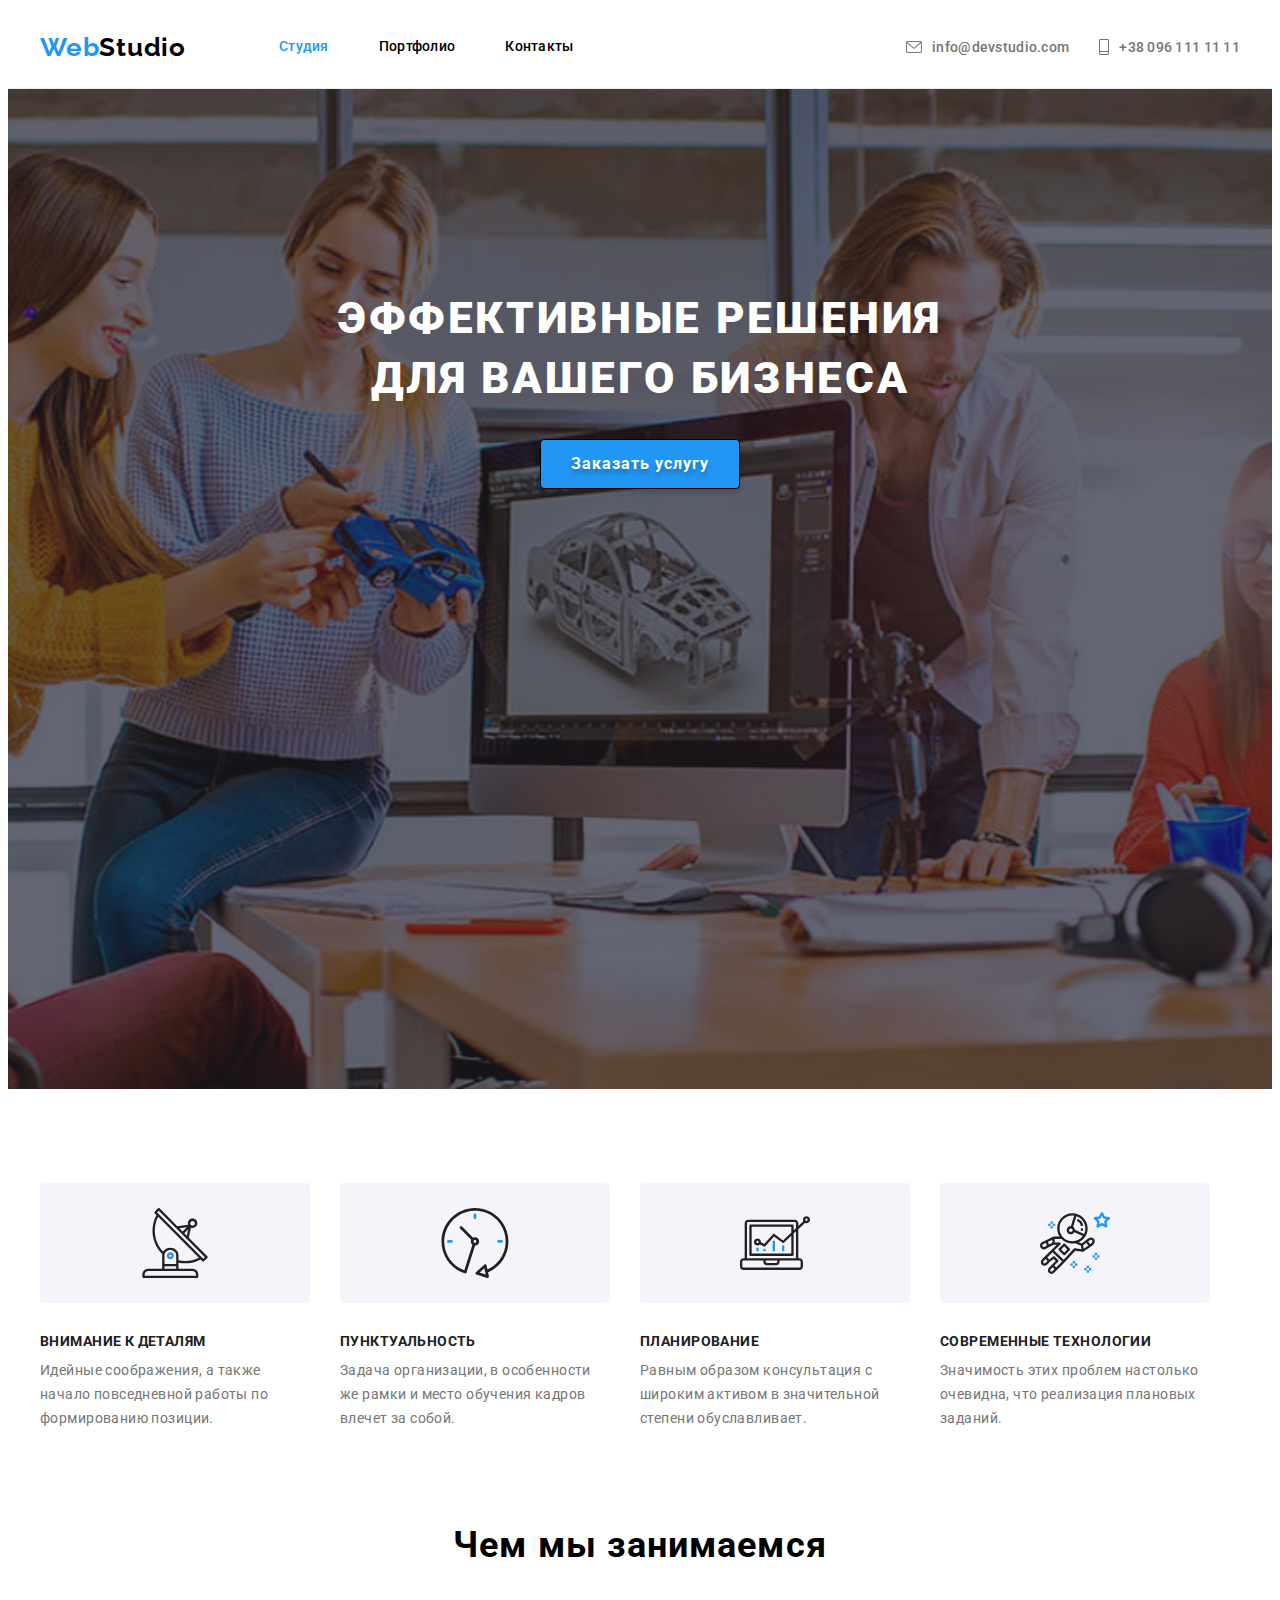
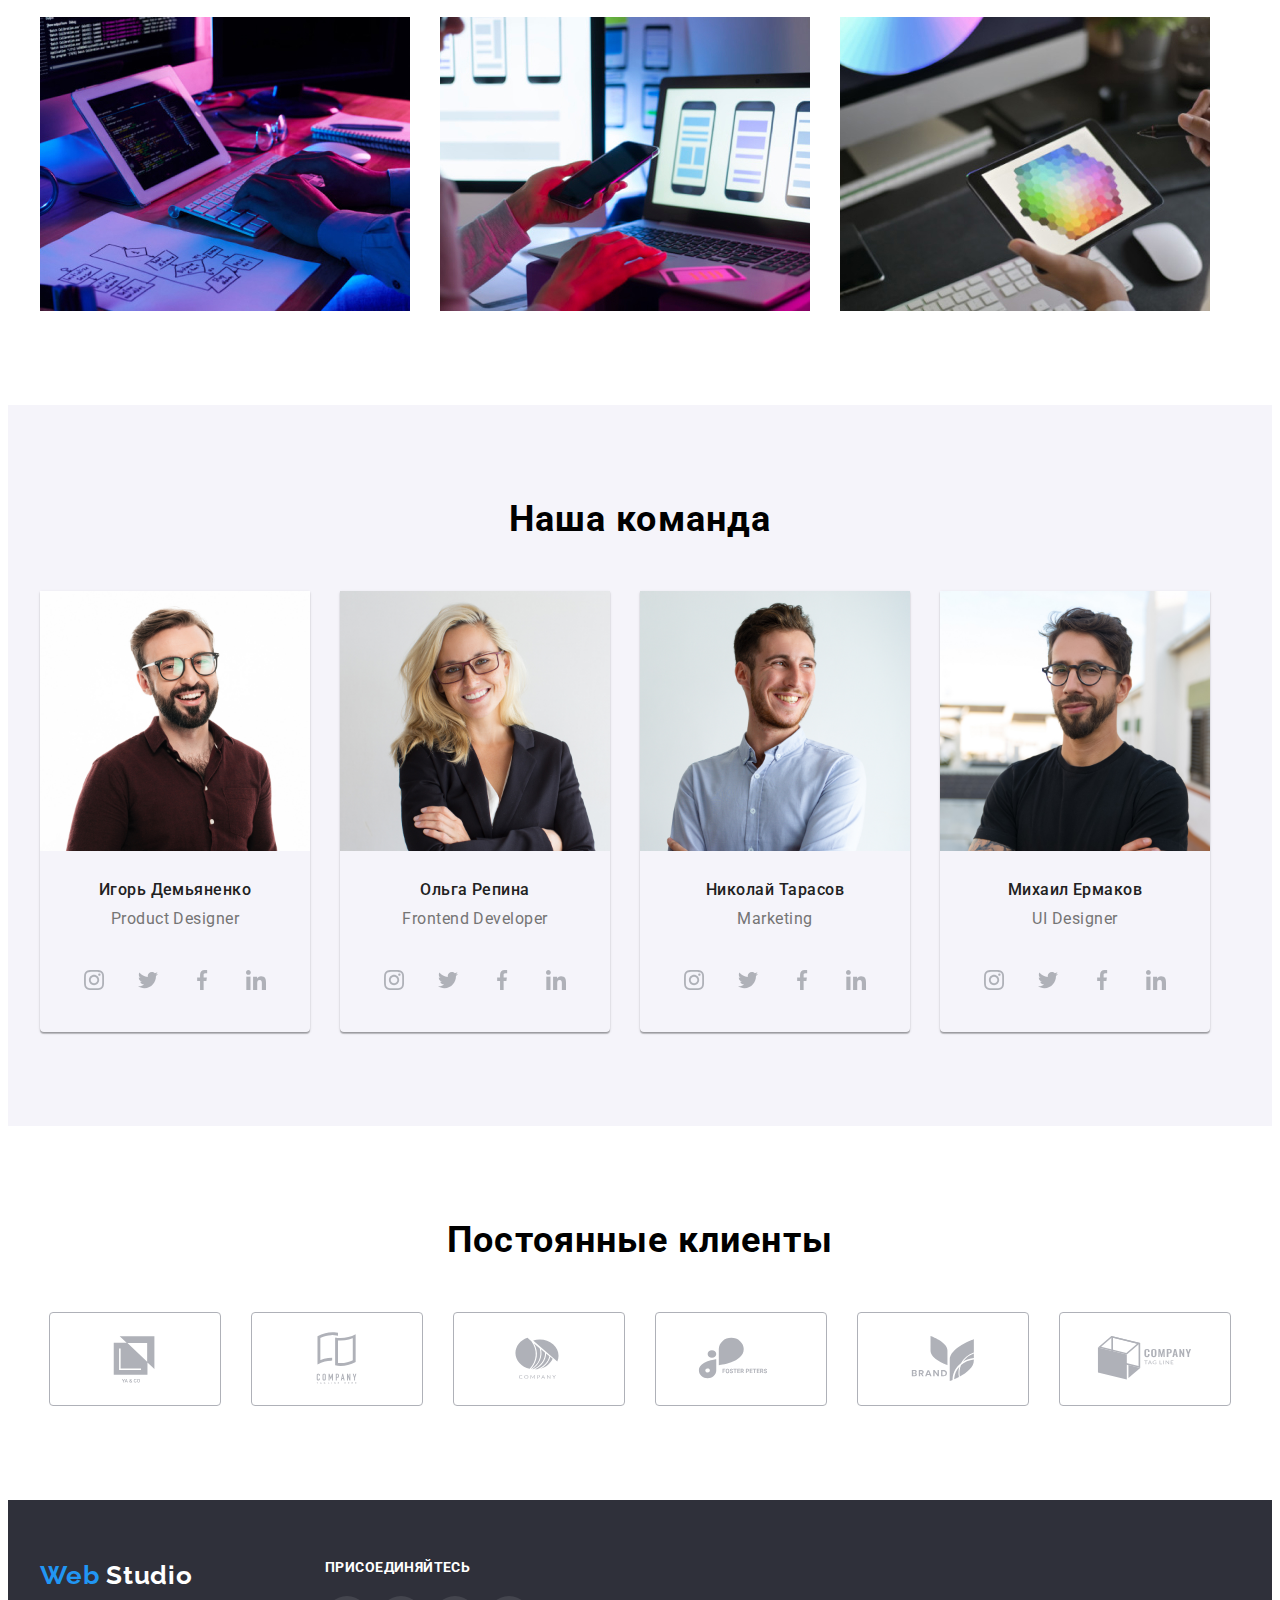
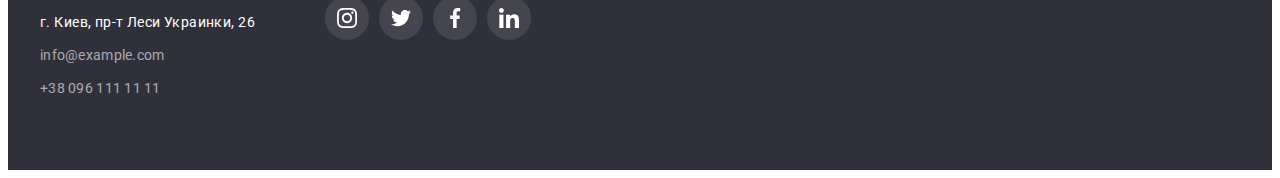
==== index.html @ 4574971e "modal" ====
<!DOCTYPE html>
<html lang="ru">
  <head>
    <meta charset="UTF-8" />
    <meta http-equiv="X-UA-Compatible" content="IE=edge" />
    <meta name="viewport" content="width=device-width, initial-scale=1.0" />
    <title>Модуль 4 Векторная графика</title>
    <link rel="preconnect" href="https://fonts.googleapis.com" />
    <link rel="preconnect" href="https://fonts.gstatic.com" crossorigin />
    <link
      href="https://fonts.googleapis.com/css2?family=Raleway:wght@700&family=Roboto:wght@400;500;700;900&display=swap"
      rel="stylesheet"
    />
    <link
      rel="stylesheet"
      href="https://cdnjs.cloudflare.com/ajax/libs/modern-normalize/1.1.0/modern-normalize.min.css"
      integrity="sha512-wpPYUAdjBVSE4KJnH1VR1HeZfpl1ub8YT/NKx4PuQ5NmX2tKuGu6U/JRp5y+Y8XG2tV+wKQpNHVUX03MfMFn9Q=="
      crossorigin="anonymous"
      referrerpolicy="no-referrer"
    />
    <link rel="stylesheet" href="./css/style.css" />
  </head>
  <body>
    <!--Шапка-->
    <header class="header link">
      <div class="container header-container">
        <nav class="header-navigation">
          <a
            href="./index.html"
            class="header-link-logo"
            lang="en"
            style="font-family: 'Raleway', sans-serif"
            >Web <span class="logo">Studio</span></a
          >
          <ul class="header-list">
            <li class="header-item">
              <a href="./index.html" class="header-link current">Студия</a>
            </li>
            <li class="header-item">
              <a href="./portfolio.html" class="header-link">Портфолио</a>
            </li>
            <li class="header-item">
              <a href="" class="header-link">Контакты</a>
            </li>
          </ul>
        </nav>
        <ul class="contact">
          <li class="contact-item">
            <a class="contact-link link" href="mailto:info@devstudio.com">
              <svg class="contact-icon" width="16" height="12">
                <use
                  href="./images/icons.svg/icons.svg#icon-envelope-hover"
                ></use>
              </svg>
              info@devstudio.com
            </a>
          </li>
          <li class="contact-item">
            <a class="contact-link link" href="tel:+380961111111">
              <svg class="contact-icon" width="10" height="16">
                <use href="./images/icons.svg/icons.svg#icon-Vector"></use>
              </svg>
              +38 096 111 11 11
            </a>
          </li>
        </ul>
      </div>
    </header>
    <main>
      <!--Герой-->
      <section class="hero hero-img">
        <div class="container">
          <h1 class="hero-title">
            Эффективные решения
            <br />
            для вашего бизнеса
          </h1>
          <button type="button" class="btn">Заказать услугу</button>
        </div>
      </section>

      <!--Наши аспекты-->
      <section class="about section">
        <div class="container">
          <ul class="about-list">
            <li class="about-item">
              <div class="about-icon-item">
                <svg class="about-icon">
                  <use href="./images/icons.svg/icons.svg#icon-antenna-1"></use>
                </svg>
              </div>
              <h3 class="about-h3">Внимание к деталям</h3>
              <p class="about-text">
                Идейные соображения, а также начало повседневной работы по
                формированию позиции.
              </p>
            </li>
            <li class="about-item">
              <div class="about-icon-item">
                <svg class="about-icon">
                  <use href="./images/icons.svg/icons.svg#icon-clock-1"></use>
                </svg>
              </div>
              <h3 class="about-h3">Пунктуальность</h3>
              <p class="about-text">
                Задача организации, в особенности же рамки и место обучения
                кадров влечет за собой.
              </p>
            </li>
            <li class="about-item">
              <div class="about-icon-item">
                <svg class="about-icon">
                  <use href="./images/icons.svg/icons.svg#icon-diagram-1"></use>
                </svg>
              </div>
              <h3 class="about-h3">Планирование</h3>
              <p class="about-text">
                Равным образом консультация с широким активом в значительной
                степени обуславливает.
              </p>
            </li>
            <li class="about-item">
              <div class="about-icon-item">
                <svg class="about-icon">
                  <use
                    href="./images/icons.svg/icons.svg#icon-astronaut-1"
                  ></use>
                </svg>
              </div>
              <h3 class="about-h3">Современные технологии</h3>
              <p class="about-text">
                Значимость этих проблем настолько очевидна, что реализация
                плановых заданий.
              </p>
            </li>
          </ul>
        </div>
      </section>

      <!--Чем мы занимаемся-->
      <section class="doing section">
        <div class="container">
          <h2 class="about-h2">Чем мы занимаемся</h2>
          <ul class="about-list">
            <li class="about-item-img">
              <img
                src="./images/box1.jpg"
                width="370"
                height="294"
                alt="Верстка продукта"
              />
            </li>
            <li class="about-item-img">
              <img
                src="./images/box2.jpg"
                width="370"
                height="294"
                alt="Оптимизация сайта"
              />
            </li>
            <li class="about-item-img">
              <img
                src="./images/box3.jpg"
                width="370"
                height="294"
                alt="Дизайн проекта"
              />
            </li>
          </ul>
        </div>
      </section>

      <!--Наща команда-->
      <section class="team section">
        <div class="container">
          <h2 class="about-h2">Наша команда</h2>
          <ul class="about-list">
            <li class="about-item-team">
              <img
                src="./images/Designer.jpg"
                width="270"
                height="260"
                alt="Дизайнер продукта"
              />
              <div class="team-div">
                <h3 class="team-h3">Игорь Демьяненко</h3>
                <p class="team-text">Product Designer</p>
              </div>
              <ul class="team-social-list">
                <li class="team-social-item">
                  <a href="" class="team-social-link">
                    <svg class="team-social-icon" width="20" height="20">
                      <use
                        href="./images/icons.svg/icons.svg#icon-instagram-2"
                      ></use>
                    </svg>
                  </a>
                </li>
                <li class="team-social-item">
                  <a href="" class="team-social-link">
                    <svg class="team-social-icon" width="20" height="20">
                      <use
                        href="./images/icons.svg/icons.svg#icon-twitter-1"
                      ></use>
                    </svg>
                  </a>
                </li>
                <li class="team-social-item">
                  <a href="" class="team-social-link">
                    <svg class="team-social-icon" width="20" height="20">
                      <use
                        href="./images/icons.svg/icons.svg#icon-facebook-1"
                      ></use>
                    </svg>
                  </a>
                </li>
                <li class="team-social-item">
                  <a href="" class="team-social-link">
                    <svg class="team-social-icon" width="20" height="20">
                      <use
                        href="./images/icons.svg/icons.svg#icon-linkedin-1"
                      ></use>
                    </svg>
                  </a>
                </li>
              </ul>
            </li>
            <li class="about-item-team">
              <img
                src="./images/Developer.jpg"
                width="270"
                height="260"
                alt="Фронтенд разработчик"
              />
              <div class="team-div">
                <h3 class="team-h3">Ольга Репина</h3>
                <p class="team-text">Frontend Developer</p>
              </div>
              <ul class="team-social-list">
                <li class="team-social-item">
                  <a href="" class="team-social-link">
                    <svg class="team-social-icon" width="20" height="20">
                      <use
                        href="./images/icons.svg/icons.svg#icon-instagram-2"
                      ></use>
                    </svg>
                  </a>
                </li>
                <li class="team-social-item">
                  <a href="" class="team-social-link">
                    <svg class="team-social-icon" width="20" height="20">
                      <use
                        href="./images/icons.svg/icons.svg#icon-twitter-1"
                      ></use>
                    </svg>
                  </a>
                </li>
                <li class="team-social-item">
                  <a href="" class="team-social-link">
                    <svg class="team-social-icon" width="20" height="20">
                      <use
                        href="./images/icons.svg/icons.svg#icon-facebook-1"
                      ></use>
                    </svg>
                  </a>
                </li>
                <li class="team-social-item">
                  <a href="" class="team-social-link">
                    <svg class="team-social-icon" width="20" height="20">
                      <use
                        href="./images/icons.svg/icons.svg#icon-linkedin-1"
                      ></use>
                    </svg>
                  </a>
                </li>
              </ul>
            </li>
            <li class="about-item-team">
              <img
                src="./images/Marketing.jpg"
                width="270"
                height="260"
                alt="Маркетолог"
              />
              <div class="team-div">
                <h3 class="team-h3">Николай Тарасов</h3>
                <p class="team-text">Marketing</p>
              </div>
              <ul class="team-social-list">
                <li class="team-social-item">
                  <a href="" class="team-social-link">
                    <svg class="team-social-icon" width="20" height="20">
                      <use
                        href="./images/icons.svg/icons.svg#icon-instagram-2"
                      ></use>
                    </svg>
                  </a>
                </li>
                <li class="team-social-item">
                  <a href="" class="team-social-link">
                    <svg class="team-social-icon" width="20" height="20">
                      <use
                        href="./images/icons.svg/icons.svg#icon-twitter-1"
                      ></use>
                    </svg>
                  </a>
                </li>
                <li class="team-social-item">
                  <a href="" class="team-social-link">
                    <svg class="team-social-icon" width="20" height="20">
                      <use
                        href="./images/icons.svg/icons.svg#icon-facebook-1"
                      ></use>
                    </svg>
                  </a>
                </li>
                <li class="team-social-item">
                  <a href="" class="team-social-link">
                    <svg class="team-social-icon" width="20" height="20">
                      <use
                        href="./images/icons.svg/icons.svg#icon-linkedin-1"
                      ></use>
                    </svg>
                  </a>
                </li>
              </ul>
            </li>
            <li class="about-item-team">
              <img
                src="./images/UI.jpg"
                width="270"
                height="260"
                alt="Дизайнер интерфейса"
              />
              <div class="team-div">
                <h3 class="team-h3">Михаил Ермаков</h3>
                <p class="team-text">UI Designer</p>
              </div>
              <ul class="team-social-list">
                <li class="team-social-item">
                  <a href="" class="team-social-link">
                    <svg class="team-social-icon" width="20" height="20">
                      <use
                        href="./images/icons.svg/icons.svg#icon-instagram-2"
                      ></use>
                    </svg>
                  </a>
                </li>
                <li class="team-social-item">
                  <a href="" class="team-social-link">
                    <svg class="team-social-icon" width="20" height="20">
                      <use
                        href="./images/icons.svg/icons.svg#icon-twitter-1"
                      ></use>
                    </svg>
                  </a>
                </li>
                <li class="team-social-item">
                  <a href="" class="team-social-link">
                    <svg class="team-social-icon" width="20" height="20">
                      <use
                        href="./images/icons.svg/icons.svg#icon-facebook-1"
                      ></use>
                    </svg>
                  </a>
                </li>
                <li class="team-social-item">
                  <a href="" class="team-social-link">
                    <svg class="team-social-icon" width="20" height="20">
                      <use
                        href="./images/icons.svg/icons.svg#icon-linkedin-1"
                      ></use>
                    </svg>
                  </a>
                </li>
              </ul>
            </li>
          </ul>
        </div>
      </section>

      <!--Клиенты-->
      <section class="client container">
        <div>
          <h2 class="about-h2">Постоянные клиенты</h2>
          <ul class="client-list">
            <li class="client-item">
              <svg class="client-icon">
                <use href="./images/icons.svg/icons.svg#icon-Logo"></use>
              </svg>
            </li>
            <li class="client-item">
              <svg class="client-icon" width="170" height="92">
                <use href="./images/icons.svg/icons.svg#icon-Logo-1"></use>
              </svg>
            </li>
            <li class="client-item">
              <svg class="client-icon" width="170" height="92">
                <use href="./images/icons.svg/icons.svg#icon-Logo-2"></use>
              </svg>
            </li>
            <li class="client-item">
              <svg class="client-icon" width="170" height="92">
                <use href="./images/icons.svg/icons.svg#icon-Logo-3"></use>
              </svg>
            </li>
            <li class="client-item">
              <svg class="client-icon" width="170" height="92">
                <use href="./images/icons.svg/icons.svg#icon-Logo-4"></use>
              </svg>
            </li>
            <li class="client-item">
              <svg class="client-icon" width="170" height="92">
                <use href="./images/icons.svg/icons.svg#icon-Logo-5"></use>
              </svg>
            </li>
          </ul>
        </div>
      </section>
    </main>

    <!--Подвал-->
    <footer class="footer">
      <section class="container flex">
        <div>
          <a
            href="./index.html"
            class="footer-link-logo"
            lang="en"
            style="font-family: 'Raleway', sans-serif"
            >Web <span class="footer-logo">Studio</span></a
          >
          <address class="adres">г. Киев, пр-т Леси Украинки, 26</address>
          <ul>
            <li class="footer-m-t">
              <a href="mailto:info@example.com" class="footer-link-mail link"
                >info@example.com</a
              >
            </li>
            <li class="footer-m-t">
              <a href="tel:+380961111111" class="footer-link-tel link"
                >+38 096 111 11 11</a
              >
            </li>
          </ul>
        </div>
        <div class="contact-footer">
          <h2 class="contact-h2">присоединяйтесь</h2>
          <ul class="contact-list-footer">
            <li class="contact-item-footer">
              <a class="contact-link-footer" href="">
                <svg class="contact-icon-footer">
                  <use
                    href="./images/icons.svg/icons.svg#icon-instagram-2"
                  ></use>
                </svg>
              </a>
            </li>
            <li class="contact-item-footer">
              <a class="contact-link-footer" href="">
                <svg class="contact-icon-footer">
                  <use href="./images/icons.svg/icons.svg#icon-twitter-1"></use>
                </svg>
              </a>
            </li>
            <li class="contact-item-footer">
              <a class="contact-link-footer" href="">
                <svg class="contact-icon-footer">
                  <use
                    href="./images/icons.svg/icons.svg#icon-facebook-1"
                  ></use>
                </svg>
              </a>
            </li>
            <li class="contact-item-footer">
              <a class="contact-link-footer" href="">
                <svg class="contact-icon-footer">
                  <use
                    href="./images/icons.svg/icons.svg#icon-linkedin-1"
                  ></use>
                </svg>
              </a>
            </li>
          </ul>
        </div>
      </section>
    </footer>
  </body>
</html>
---- css/style.css ----
:root {
  --link-hover-color: #2196f3;
  --color-white: #ffffff;
  --color-paragraph: #757575;
  --footer-color: #2f303a;
  --header-color: #212121;
  --color-black: #000000;
  --color-btn-prt: #f5f4fa;
  --icon-team: #afb1b8;

  --margin-calc: margin 30px;
}
p,
h1,
h2,
h3,
h4,
h5,
h6 {
  margin: 0;
}
ul {
  margin: 0;
  padding: 0;
}
button {
  cursor: pointer;
}
body {
  font-family: "Roboto", sans-serif;
  color: var(--color-black);
}
.about-item {
  width: 270px;
  margin-left: 30px;
}
.about-item:first-child {
  margin-left: 0;
}
.about-item-img {
  margin-left: 30px;
}
.about-item-img:first-child {
  margin-left: 0;
}
.about-list {
  display: flex;
  align-items: center;
}
.about-item-team {
  margin-right: 30px;
  box-shadow: 0px 1px 3px rgba(0, 0, 0, 0.12), 0px 1px 1px rgba(0, 0, 0, 0.14),
    0px 2px 1px rgba(0, 0, 0, 0.2);
  border-radius: 0px 0px 4px 4px;
}
.about-item-team:last-child {
  margin-right: 0;
}
.container {
  width: 1200px;
  margin: 0 auto;
  padding-left: 15px;
  padding-right: 15px;
  /* outline: 2px solid red; */
}
.header {
  background: var(--color-white);
  padding-top: 24px;
  padding-bottom: 25px;
  border-bottom: 1px solid #ececec;
}
.contact {
  color: var(--color-paragraph);
  font-weight: 500;
  font-size: 14px;
  line-height: 16px;
  letter-spacing: 0.02em;
  display: flex;
  align-items: center;
  margin-left: auto;
}
.contact-item + .contact-item {
  margin-left: 30px;
}
.btn {
  font-family: "roboto", sans-serif;
  font-weight: 700;
  font-size: 16px;
  line-height: 1.85;
  letter-spacing: 0.06em;
  text-align: center;
  cursor: pointer;
  color: var(--color-white);
  background: rgba(33, 150, 243, 1);
  box-shadow: 0px 4px 4px rgba(0, 0, 0, 0.15);
  height: 50px;
  width: 200px;
  border-radius: 4px;
  align-items: center;
  border: 1px solid #000000;
  text-shadow: 0px 4px 4px rgba(0, 0, 0, 0.25);
}
.btn:focus/* ,
.btn:hover */ {
  color: var(--color-white);
  background: var(--link-hover-color);
}
img {
  display: block;
}
.header-link-logo {
  font-family: "Raleway", sans-serif;
  font-weight: bold;
  font-size: 26px;
  line-height: 1.19;
  letter-spacing: 0.03em;
  color: var(--link-hover-color);
  display: flex;
  align-items: center;
  padding-right: 93px;
}
.logo {
  font-weight: bold;
  font-size: 26px;
  line-height: 1.19;
  letter-spacing: 0.03em;
  color: var(--color-black);
}
a {
  text-decoration: none;
}
li {
  list-style-type: none;
}
ul {
  margin-left: 0;
  padding-left: 0;
}
.link {
  color: inherit;
}
.current {
  color: var(--link-hover-color);
}
.hero-title {
  color: var(--color-white);
  font-weight: 900;
  font-size: 44px;
  line-height: 1.36;
  letter-spacing: 0.06em;
  text-transform: uppercase;
  margin-bottom: 30px;
}
.header-container {
  display: flex;
  align-items: center;
}
.hero {
  background-color: #2f303a;
  text-align: center;
  padding-top: 200px;
  padding-bottom: 200px;
}
.hero-img {
  background-image: linear-gradient(
      rgba(47, 48, 58, 0.4),
      rgba(47, 48, 58, 0.4)
    ),
    url(../images/Img.jpg);
  width: 100%;
  max-width: 1600px;
  height: 600px;
  margin: 0 auto;
  background-size: cover;
  background-position: center;
  background-repeat: no-repeat;
}
.section {
  padding: 94px 0px;
}
.doing {
  padding-top: 0px;
}
.header-item {
  font-weight: 500;
  font-size: 14px;
  line-height: 1.14;
  letter-spacing: 0.02em;
  cursor: pointer;
  color: var(--color-black);
  padding-right: 50px;
}
.header-link {
  font-weight: 500;
  font-size: 14px;
  line-height: 1.14;
  letter-spacing: 0.02em;
  color: inherit;
}

.header-navigation {
  display: flex;
}
.header-list {
  display: flex;
  align-items: center;
}

.header-link:hover,
:focus {
  color: var(--link-hover-color);
}
.current {
  color: var(--link-hover-color);
}

.about-h2 {
  font-weight: 700;
  font-size: 36px;
  line-height: 1.16;
  letter-spacing: 0.03em;
  text-align: center;
  margin-bottom: 50px;
}
.about-h3 {
  font-weight: 700;
  font-size: 14px;
  line-height: 1.17;
  letter-spacing: 0.03em;
  text-transform: uppercase;
  color: var(--header-color);
  margin-bottom: 10px;
}
.about-text {
  font-size: 14px;
  line-height: 1.71;
  letter-spacing: 0.03em;
  color: var(--color-paragraph);
}
.header-link-mail {
  font-weight: 500;
  font-size: 14px;
  line-height: 1.14;
  letter-spacing: 0.02em;
  cursor: pointer;
  color: var(--color-paragraph);
  margin-right: 50px;
}
.header-link-mail:hover,
.header-link-mail:focus {
  color: var(--link-hover-color);
}
.header-link-tel {
  font-weight: 500;
  font-size: 14px;
  line-height: 1.14;
  letter-spacing: 0.02em;
  cursor: pointer;
  color: var(--color-paragraph);
  display: flex;
  align-items: center;
}
.header-link-tel:hover,
.header-link-tel:focus {
  color: var(--link-hover-color);
}
.team-h3 {
  font-weight: 500;
  font-size: 16px;
  line-height: 1.18;
  letter-spacing: 0.03em;
  text-align: center;
  color: var(--header-color);
  margin-bottom: 10px;
}
.team-text {
  font-size: 16px;
  line-height: 1.18;
  letter-spacing: 0.03em;
  text-align: center;
  color: var(--color-paragraph);
}
.team {
  background-color: var(--color-btn-prt);
}
.team-div {
  padding-top: 30px;
  padding-bottom: 30px;
}

/*----------------Подвал-------------------*/

.footer {
  background-color: var(--footer-color);
  padding-top: 60px;
  padding-bottom: 60px;
  display: flex;
  justify-content: center;
}
.footer-link-tel {
  font-weight: 400;
  font-size: 14px;
  line-height: 1.71;
  letter-spacing: 0.02em;
  cursor: pointer;
  color: var(--color-white);
  color: rgba(255, 255, 255, 0.6);
}
.footer-link-mail {
  font-weight: 400;
  font-size: 14px;
  line-height: 1.71;
  letter-spacing: 0.02em;
  cursor: pointer;
  color: var(--color-white);
  color: rgba(255, 255, 255, 0.6);
}
.footer-link-mail:hover,
.footer-link-mail:focus {
  color: var(--link-hover-color);
}
.footer-link-tel:hover,
.footer-link-tel:focus {
  color: var(--link-hover-color);
}
.footer-m-t {
  margin-bottom: 9px;
}
.footer-link-logo {
  font-weight: bold;
  font-size: 26px;
  line-height: 1.19;
  letter-spacing: 0.03em;
  color: var(--link-hover-color);
}
.footer-logo {
  font-weight: bold;
  font-size: 26px;
  line-height: 1.19;
  letter-spacing: 0.03em;
  color: var(--color-white);
}
.adres {
  font-weight: 400;
  font-size: 14px;
  line-height: 1.71;
  letter-spacing: 0.03em;
  font-style: normal;
  color: var(--color-white);
  margin-top: 20px;
  margin-bottom: 9px;
}
.h3-about {
  font-weight: 700;
  font-size: 18px;
  line-height: 2;
  letter-spacing: 0.06em;
  text-align: left;
  color: var(--header-color);
}
.resource-img {
  padding-top: 20px;
  padding-bottom: 20px;
  padding-left: 24px;
  padding-right: 24px;
  border-left: 1px solid #eeeeee;
  border-right: 1px solid #eeeeee;
  border-bottom: 1px solid #eeeeee;
  box-sizing: border-box;
}
.text-about {
  font-size: 16px;
  line-height: 1.87;
  letter-spacing: 0.03em;
  text-align: left;
  color: var(--color-paragraph);
}

/*----------------Портфолио---------------*/

.btn-list {
  display: flex;
  justify-content: center;
  margin-bottom: 50px;
}
.btn-item {
  margin-left: 8px;
  border-radius: 4px;
}
.btn-nav-prtf {
  font-family: "roboto", sans-serif;
  font-weight: 500;
  font-size: 16px;
  line-height: 1.85;
  letter-spacing: 0.06em;
  text-align: center;
  cursor: pointer;
  border: 1px solid var(--color-btn-prt);
  border-radius: 4px;
  align-items: center;
  background-color: var(--color-btn-prt);
  padding-top: 6px;
  padding-bottom: 6px;
  padding-left: 22px;
  padding-right: 22px;
}
.btn-nav-prtf:focus,
.btn-nav-prtf:hover {
  color: var(--color-white);
  background: var(--link-hover-color);
  box-shadow: 0px 4px 4px rgba(0, 0, 0, 0.15);
  border-color: var(--link-hover-color);
}
.prtf {
  padding-top: 94px;
  padding-bottom: 94px;
}
.item-about {
  margin-left: 30px;
  margin-top: 30px;
}
.item-about:focus,
.item-about:hover {
  box-shadow: 0px 1px 1px rgba(0, 0, 0, 0.12), 0px 4px 4px rgba(0, 0, 0, 0.06),
    1px 4px 6px rgba(0, 0, 0, 0.16);
}
.list-about {
  display: flex;
  flex-wrap: wrap;
  margin-left: -30px;
  margin-top: -30px;
  cursor: pointer;
}

/*----------------Иконки---------------*/

.contact-link {
  display: flex;
  align-items: center;
}
.contact-link:hover {
  color: var(--link-hover-color);
}
.contact-icon {
  display: flex;
  align-items: center;
  justify-content: center;
  margin-right: 10px;
  fill: currentColor;
}
.about-icon {
  display: flex;
  align-items: center;
  justify-content: center;
  width: 70px;
  height: 70px;
}
.about-icon-item {
  width: 270px;
  height: 120px;
  display: flex;
  align-items: center;
  justify-content: center;
  margin-bottom: 30px;
  background-color: var(--color-btn-prt);
  border-radius: 4px;
}
.team-social-list {
  display: flex;
  justify-content: center;
}
.team-social-item + .team-social-item {
  margin-left: 10px;
}

.team-social-icon {
  fill: currentColor;
}
.team-social-link {
  height: 44px;
  width: 44px;
  border-radius: 50%;
  display: flex;
  align-items: center;
  justify-content: center;
  margin-bottom: 30px;
  color: var(--icon-team);
}
.team-social-link:hover {
  background-color: var(--link-hover-color);
  color: var(--color-white);
}
.team-social-link:focus {
  background-color: var(--link-hover-color);
  color: var(--color-white);
}
.client {
  margin-top: 94px;
  margin-bottom: 94px;
}
.client-list {
  fill: var(--icon-team);
  display: flex;
  justify-content: center;
  cursor: pointer;
}
.client-item {
  width: 170px;
  height: 92px;
  border: 1px solid;
  border-radius: 4px;
  color: var(--icon-team);
  display: flex;
  align-items: center;
  justify-content: center;
}
.client-item:hover {
  color: var(--link-hover-color);
}
.client-item:focus {
  color: var(--link-hover-color);
}
.client-item + .client-item {
  margin-left: 30px;
}
.client-icon {
  width: 106px;
  height: 60px;
  fill: currentColor;
}
.contact-footer {
  width: 206px;
  height: 80px;
  margin-left: 70px;
}
.contact-h2 {
  font-weight: 700;
  font-size: 14px;
  line-height: 1.14;
  letter-spacing: 0.03em;
  /* text-align: center; */
  margin-bottom: 20px;
  color: var(--color-white);
  text-transform: uppercase;
}
.contact-list-footer {
  display: flex;
}

.contact-link-footer {
  border-radius: 50%;
  color: var(--icon-team);
  display: flex;
  align-items: center;
  justify-content: center;
  width: 44px;
  height: 44px;
  background-color: rgba(255, 255, 255, 0.1);
}
.contact-item-footer + .contact-item-footer {
  margin-left: 10px;
}
.contact-link-footer:hover {
  background-color: var(--link-hover-color);
}
.contact-link-footer:focus {
  background-color: var(--link-hover-color);
}
.contact-icon-footer {
  fill: var(--color-white);
  width: 20px;
  height: 20px;
}
.flex {
  display: flex;
}
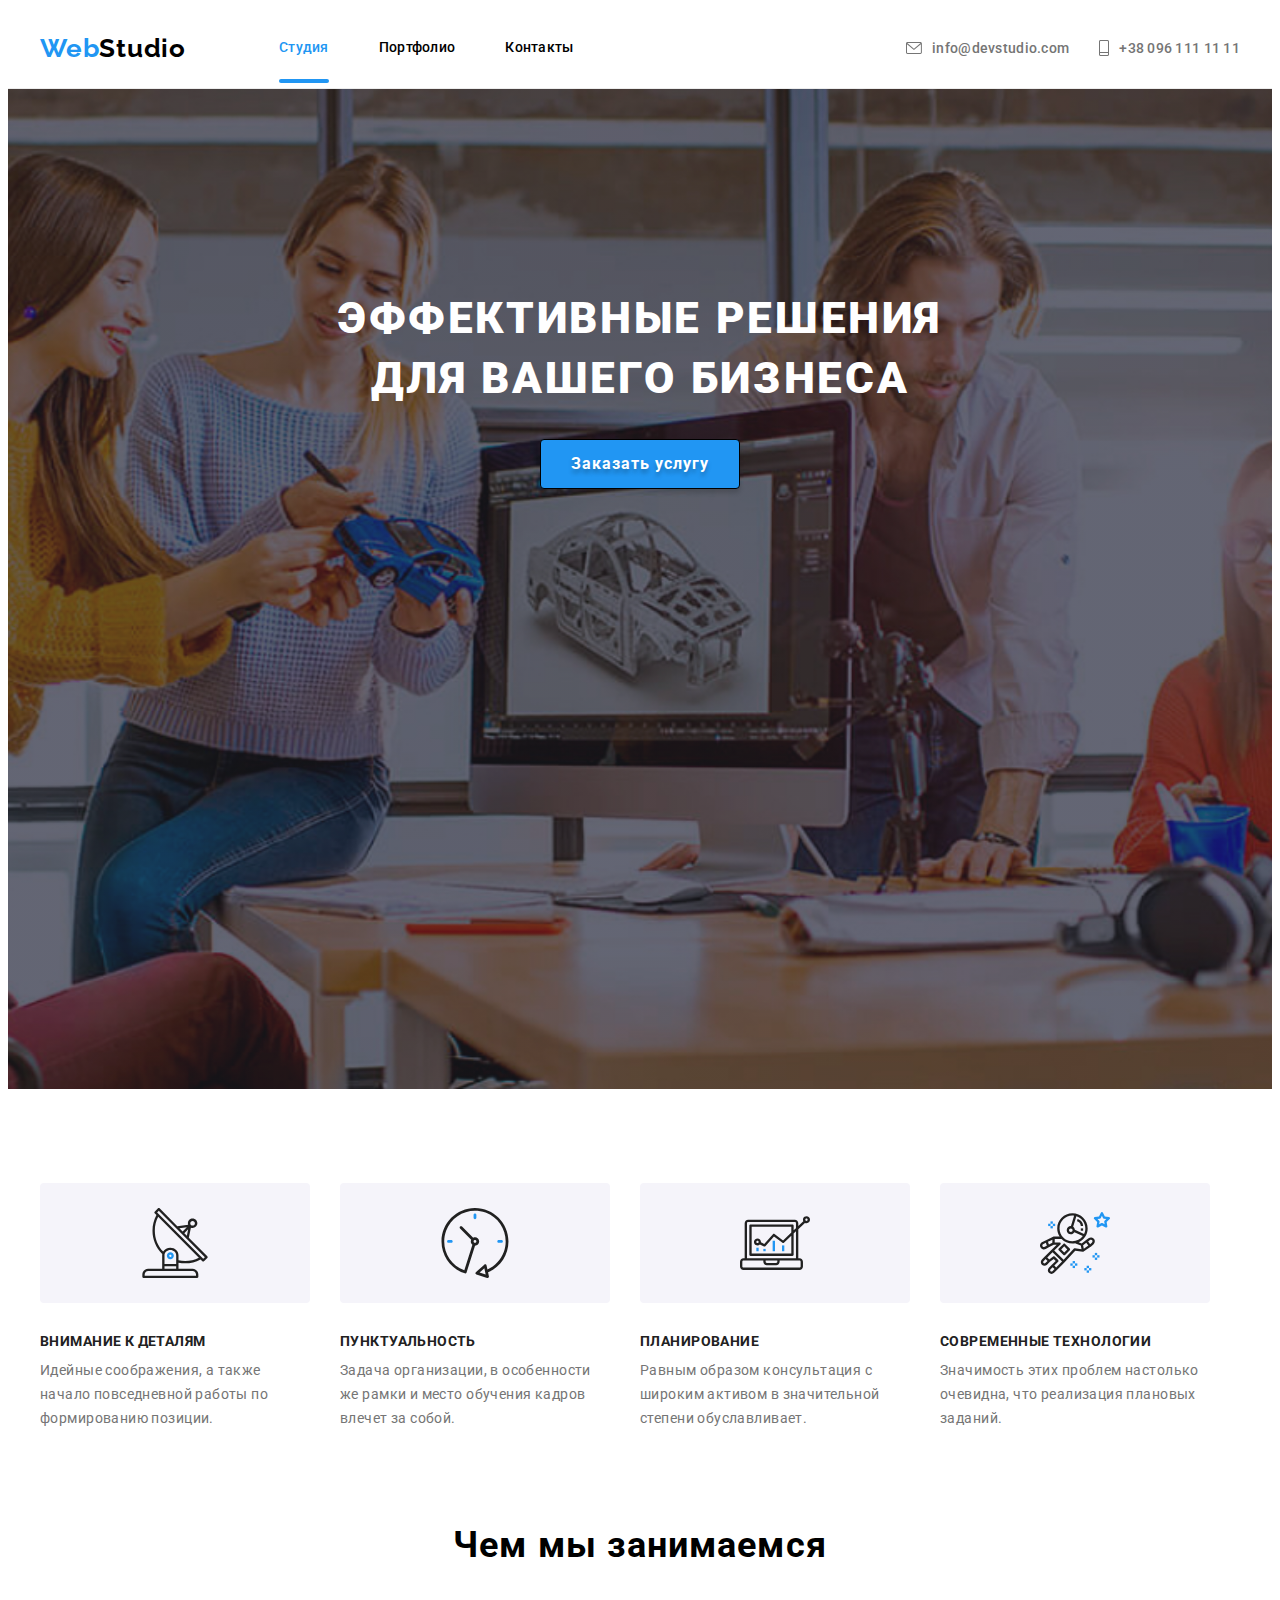
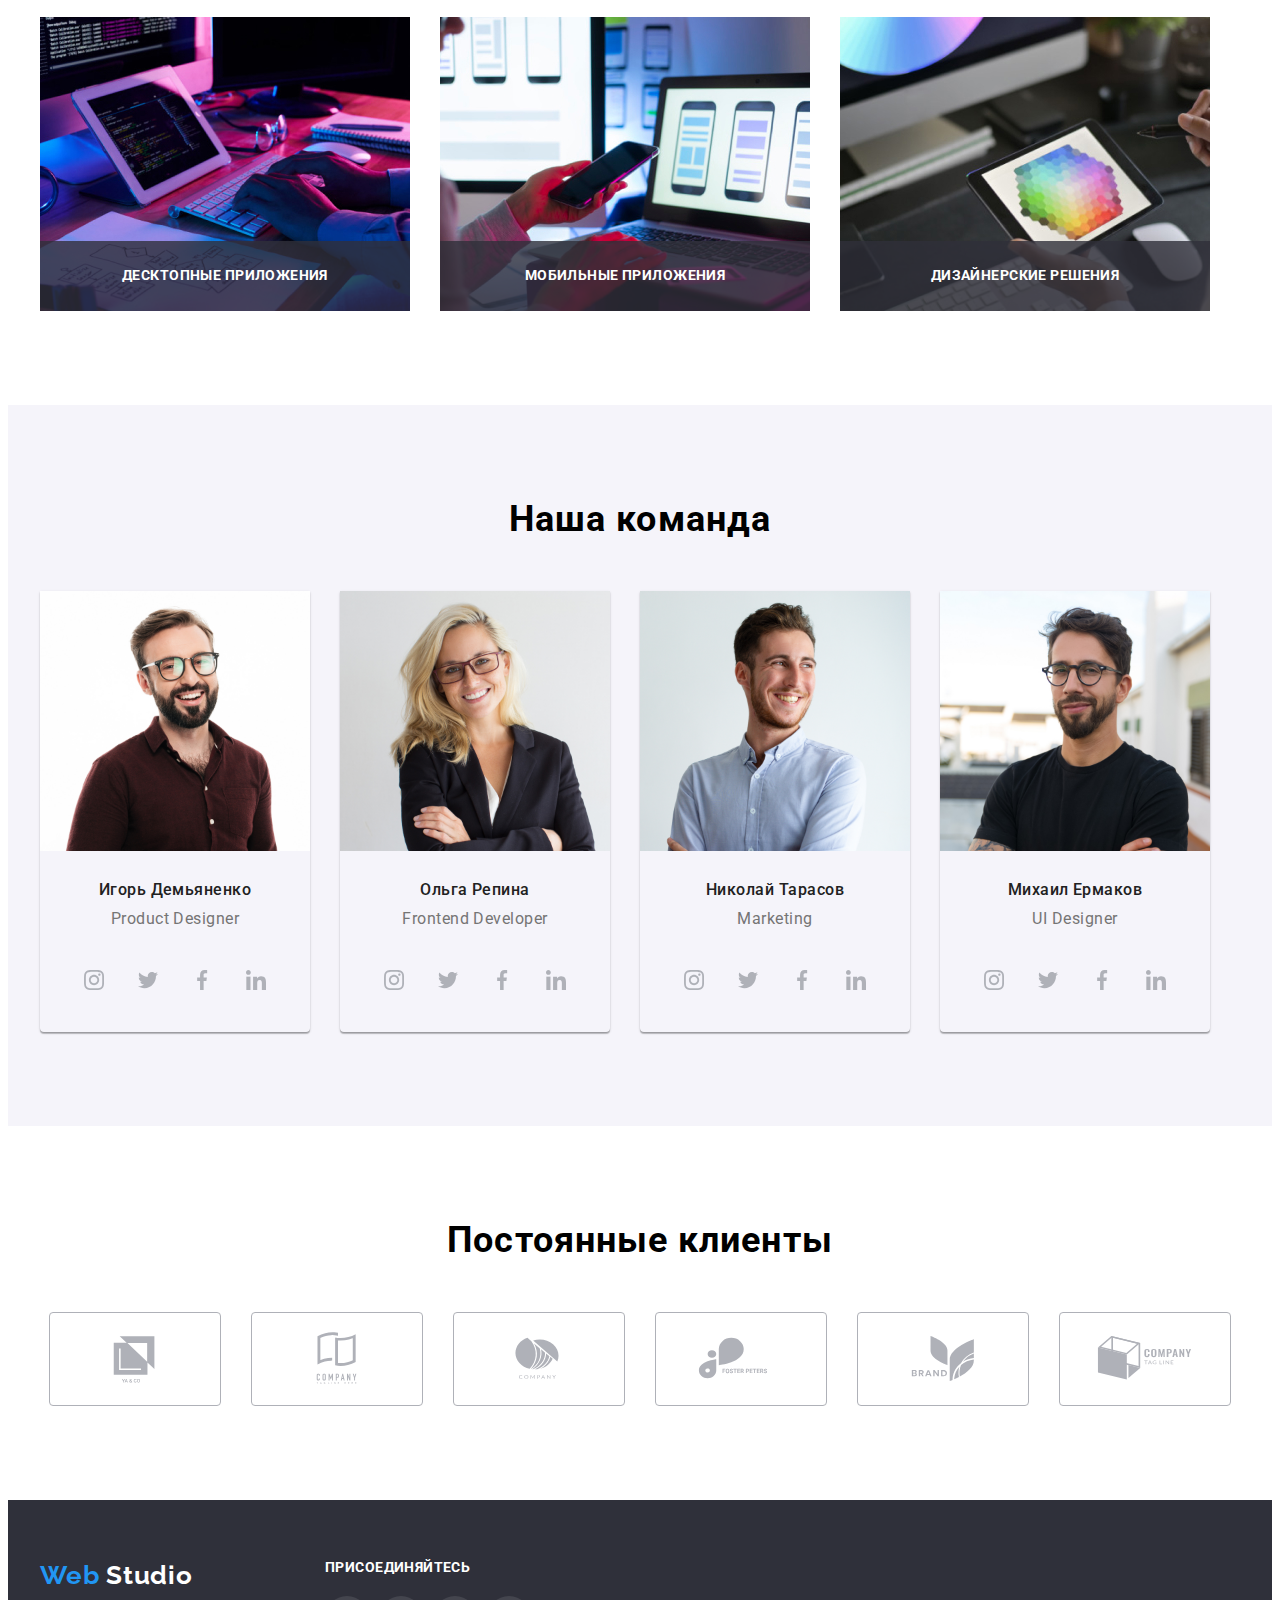
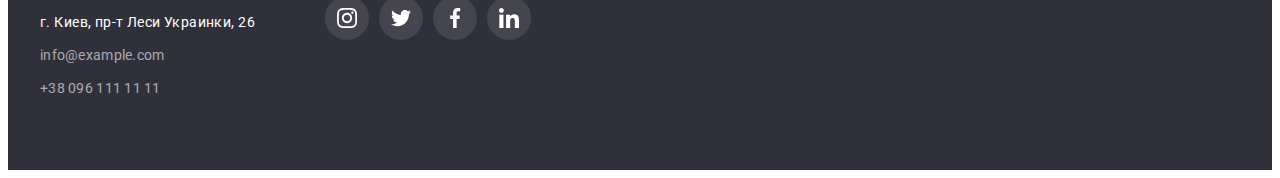
==== commit 2a59e299: "123456" ====
--- a/index.html
+++ b/index.html
@@ -4,7 +4,7 @@
     <meta charset="UTF-8" />
     <meta http-equiv="X-UA-Compatible" content="IE=edge" />
     <meta name="viewport" content="width=device-width, initial-scale=1.0" />
-    <title>Модуль 4 Векторная графика</title>
+    <title>Модуль 5 Позиционирование, переходы, анимация</title>
     <link rel="preconnect" href="https://fonts.googleapis.com" />
     <link rel="preconnect" href="https://fonts.gstatic.com" crossorigin />
     <link
@@ -75,9 +75,25 @@
             <br />
             для вашего бизнеса
           </h1>
-          <button type="button" class="btn">Заказать услугу</button>
+          <button type="button" class="btn" data-modal-open>
+            Заказать услугу
+          </button>
+          <div class="backdrop is-hidden" data-modal>
+            <div class="modal">
+              <p>Русский военный корабль, иди на хуй!</p>
+              <button type="button" class="btn-closed-modal" data-modal-close>
+                <svg class="icon-closed">
+                  <use
+                    href="./images/icons.svg/symbol-defs.svg#icon-close-black-18dp-2-1-1"
+                  ></use>
+                </svg>
+              </button>
+            </div>
+          </div>
         </div>
       </section>
+
+      <!-- <button data-modal-open>Открытие модального окна</button> -->
 
       <!--Наши аспекты-->
       <section class="about section">
@@ -138,6 +154,7 @@
       </section>
 
       <!--Чем мы занимаемся-->
+
       <section class="doing section">
         <div class="container">
           <h2 class="about-h2">Чем мы занимаемся</h2>
@@ -149,6 +166,9 @@
                 height="294"
                 alt="Верстка продукта"
               />
+              <div class="item-text">
+                <p>Десктопные приложения</p>
+              </div>
             </li>
             <li class="about-item-img">
               <img
@@ -157,6 +177,9 @@
                 height="294"
                 alt="Оптимизация сайта"
               />
+              <div class="item-text">
+                <p>Мобильные приложения</p>
+              </div>
             </li>
             <li class="about-item-img">
               <img
@@ -165,6 +188,9 @@
                 height="294"
                 alt="Дизайн проекта"
               />
+              <div class="item-text">
+                <p>Дизайнерские решения</p>
+              </div>
             </li>
           </ul>
         </div>
@@ -485,5 +511,6 @@
         </div>
       </section>
     </footer>
+    <script src="./JS/modal.js"></script>
   </body>
 </html>
--- a/css/style.css
+++ b/css/style.css
@@ -38,6 +38,7 @@
   margin-left: 0;
 }
 .about-item-img {
+  position: relative;
   margin-left: 30px;
 }
 .about-item-img:first-child {
@@ -65,9 +66,11 @@
 }
 .header {
   background: var(--color-white);
-  padding-top: 24px;
-  padding-bottom: 25px;
+  /* padding-top: 24px;
+  padding-bottom: 25px; */
   border-bottom: 1px solid #ececec;
+  height: 80px;
+  display: flex;
 }
 .contact {
   color: var(--color-paragraph);
@@ -117,7 +120,8 @@
   color: var(--link-hover-color);
   display: flex;
   align-items: center;
-  padding-right: 93px;
+  /* padding-right: 93px; */
+  margin-right: 93px;
 }
 .logo {
   font-weight: bold;
@@ -141,6 +145,17 @@
 }
 .current {
   color: var(--link-hover-color);
+  position: relative;
+}
+.current::after {
+  background-color: var(--link-hover-color);
+  position: absolute;
+  content: "";
+  width: 100%;
+  height: 4px;
+  border-radius: 2px;
+  left: 0px;
+  bottom: -28px;
 }
 .hero-title {
   color: var(--color-white);
@@ -188,7 +203,8 @@
   letter-spacing: 0.02em;
   cursor: pointer;
   color: var(--color-black);
-  padding-right: 50px;
+  /* padding-right: 50px; */
+  margin-right: 50px;
 }
 .header-link {
   font-weight: 500;
@@ -196,6 +212,7 @@
   line-height: 1.14;
   letter-spacing: 0.02em;
   color: inherit;
+  /* position: relative; */
 }
 
 .header-navigation {
@@ -411,6 +428,12 @@
   box-shadow: 0px 4px 4px rgba(0, 0, 0, 0.15);
   border-color: var(--link-hover-color);
 }
+.current-btn {
+  color: var(--color-white);
+  background: var(--link-hover-color);
+  box-shadow: 0px 4px 4px rgba(0, 0, 0, 0.15);
+  border-color: var(--link-hover-color);
+}
 .prtf {
   padding-top: 94px;
   padding-bottom: 94px;
@@ -574,3 +597,106 @@
 .flex {
   display: flex;
 }
+
+.is-hidden {
+  visibility: hidden;
+  opacity: 0;
+  pointer-events: none;
+}
+
+.backdrop {
+  background: rgba(0, 0, 0, 0.2);
+  width: 100%;
+  height: 100%;
+  position: fixed;
+  display: flex;
+  justify-content: center;
+  align-items: center;
+  top: 0;
+  left: 0;
+  /* width: 100vw;
+  height: 100vh; */
+}
+
+.modal {
+  background-color: var(--color-white);
+  border-radius: 4px;
+  width: 528px;
+  height: 581px;
+  position: absolute;
+  top: 50%;
+  left: 50%;
+  transform: translate(-50%, -50%) rotate(0) scale(1);
+  transition: transform 250ms;
+}
+/* .backdrop .is-hidden .modal {
+  transform: translate(-50% -50%) rotate(-300deg) scale(0.5);
+} */
+
+.icon-closed {
+  color: #000000;
+  width: 18px;
+  height: 18px;
+  display: flex;
+  align-items: center;
+  /* margin-left: auto; */
+}
+.btn-closed-modal {
+  border-radius: 50%;
+  width: auto;
+  height: 30px;
+  background-color: var(--color-white);
+  position: absolute;
+  border: 1px solid rgba(0, 0, 0, 0.1);
+  box-sizing: border-box;
+  top: 8px;
+  right: 8px;
+}
+
+.item-text {
+  color: var(--color-white);
+  position: absolute;
+  bottom: 0px;
+  background: rgba(47, 48, 58, 0.8);
+  width: 370px;
+  height: 70px;
+  display: flex;
+  justify-content: center;
+  align-items: center;
+  text-transform: uppercase;
+  font-style: normal;
+  font-weight: 700;
+  font-size: 14px;
+  line-height: 1.14;
+  letter-spacing: 0.03em;
+}
+
+.text-port {
+  margin: 0 auto;
+}
+.text-label {
+  position: absolute;
+  width: 100%;
+  height: 294px;
+  background: rgba(33, 150, 243, 0.9);
+  display: flex;
+  align-items: center;
+  font-style: normal;
+  padding-left: 28px;
+  font-weight: 400;
+  font-size: 18px;
+  line-height: 1.55;
+  letter-spacing: 0.03em;
+  color: var(--color-white);
+  left: 0;
+  top: 0;
+  transform: translatey(100%);
+  transition: transform 250ms cubic-bezier(0.4, 0, 0.2, 1);
+}
+.item-about:hover .text-label {
+  transform: translatey(0);
+}
+.thumb {
+  position: relative;
+  overflow: hidden;
+}
